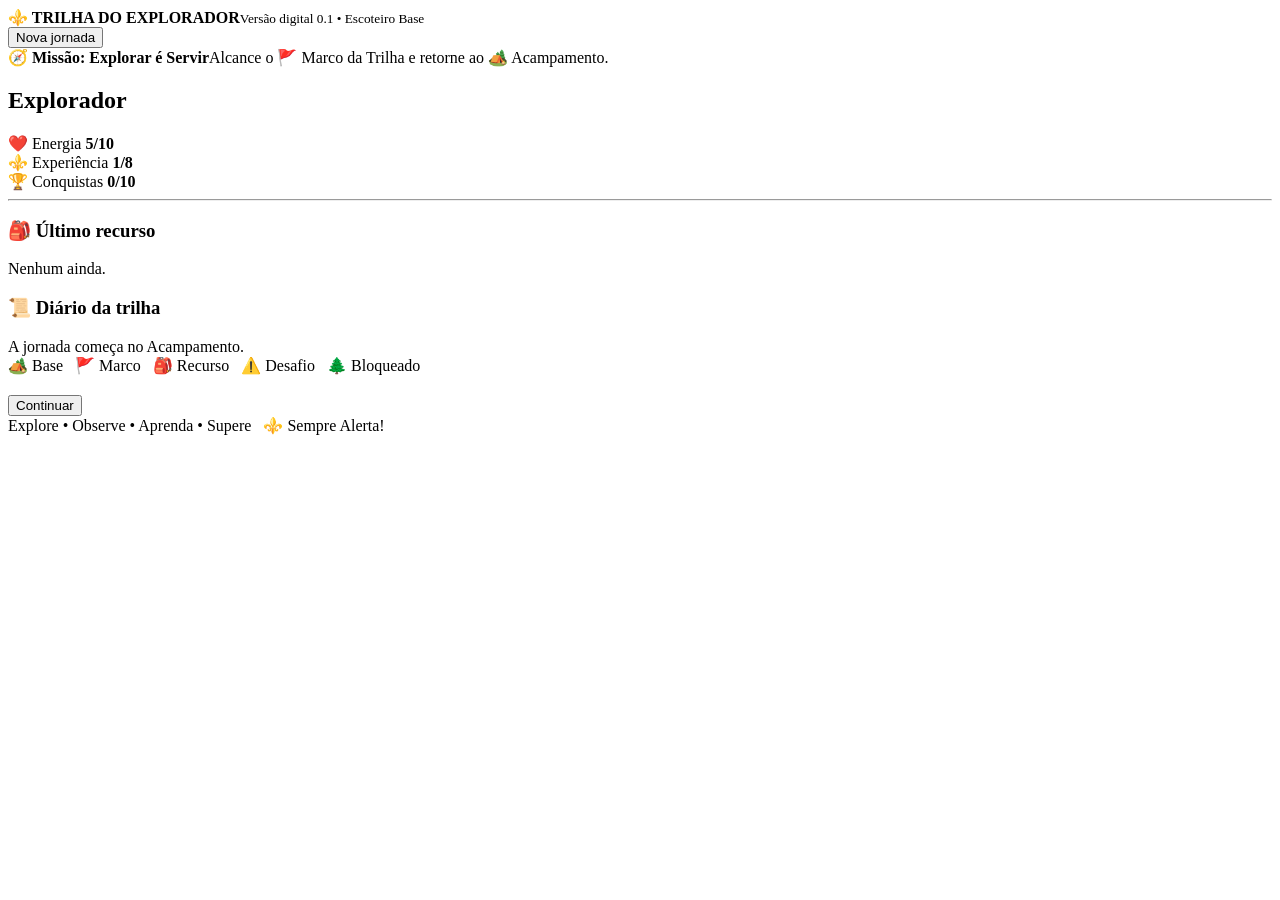
==== game/index.html @ 3d1f630a "Inicia versão digital jogável do Trilha do Explorador" ====
<!doctype html>
<html lang="pt-BR">
<head>
<meta charset="utf-8"><meta name="viewport" content="width=device-width,initial-scale=1">
<title>Trilha do Explorador | Jogo Digital</title>
<link rel="stylesheet" href="style.css">
</head>
<body>
<header><div><strong>⚜️ TRILHA DO EXPLORADOR</strong><small>Versão digital 0.1 • Escoteiro Base</small></div><button id="newGame">Nova jornada</button></header>
<main>
<section class="game">
<div class="mission"><b>🧭 Missão: Explorar é Servir</b><span>Alcance o 🚩 Marco da Trilha e retorne ao 🏕️ Acampamento.</span></div>
<div id="board" aria-label="Tabuleiro"></div>
</section>
<aside>
<h2>Explorador</h2>
<div class="stat">❤️ Energia <b id="energy">5/10</b></div>
<div class="stat">⚜️ Experiência <b id="xp">1/8</b></div>
<div class="stat">🏆 Conquistas <b id="cq">0/10</b></div>
<hr>
<h3>🎒 Último recurso</h3><p id="resource">Nenhum ainda.</p>
<h3>📜 Diário da trilha</h3><div id="log">A jornada começa no Acampamento.</div>
<div class="legend">🏕️ Base &nbsp; 🚩 Marco &nbsp; 🎒 Recurso &nbsp; ⚠️ Desafio &nbsp; 🌲 Bloqueado</div>
</aside>
</main>
<div id="modal" class="modal hidden"><div class="card"><h2 id="modalTitle"></h2><p id="modalText"></p><button id="modalClose">Continuar</button></div></div>
<footer>Explore • Observe • Aprenda • Supere &nbsp; ⚜️ Sempre Alerta!</footer>
<script src="game.js"></script>
</body></html>
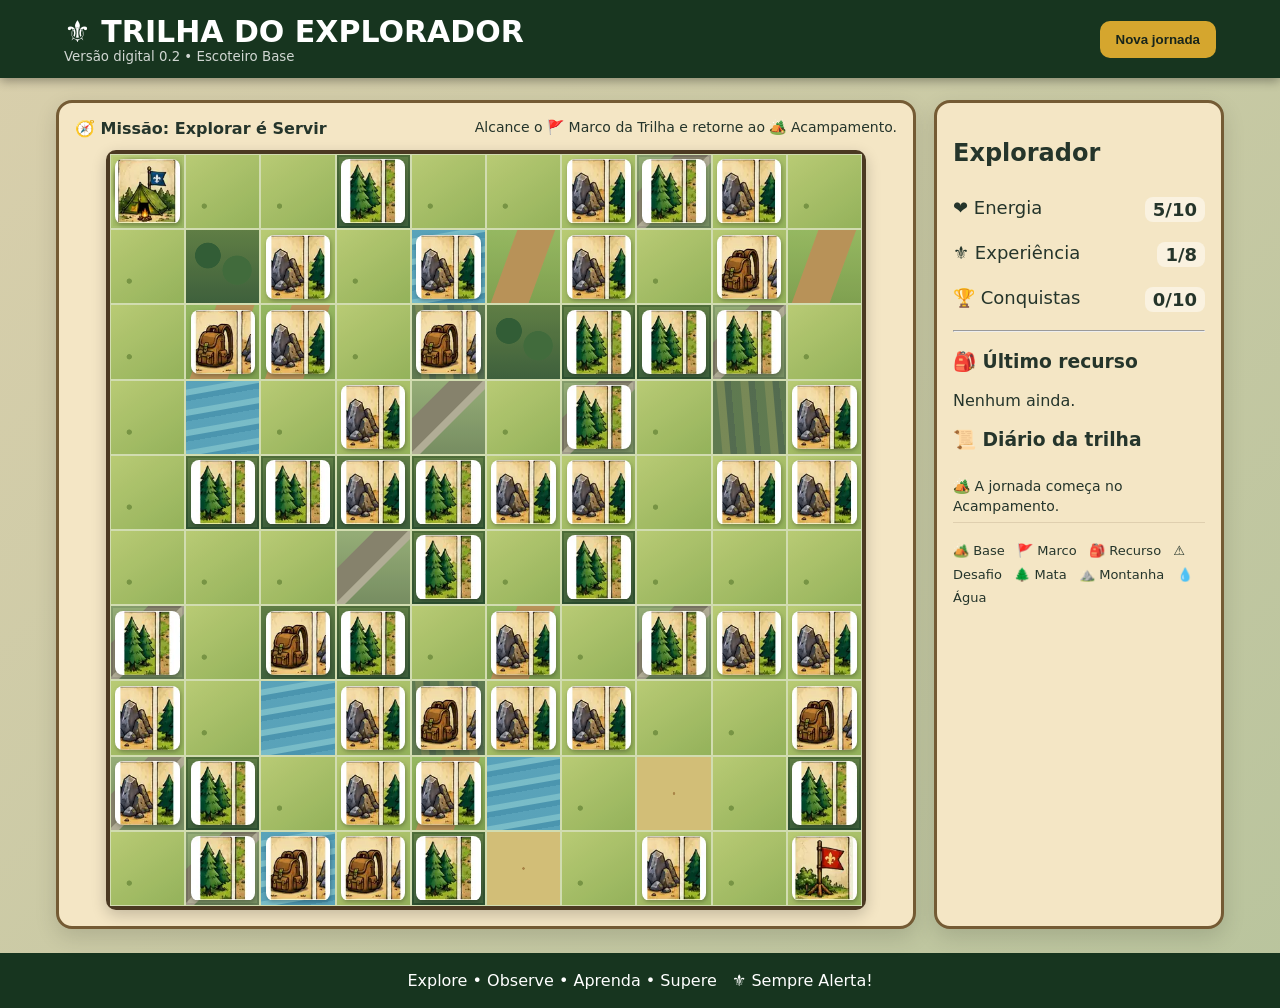
==== commit 6a9d0fcf: "Atualiza jogo digital para versão 0.2" ====
--- a/game/index.html
+++ b/game/index.html
@@ -3,10 +3,10 @@
 <head>
 <meta charset="utf-8"><meta name="viewport" content="width=device-width,initial-scale=1">
 <title>Trilha do Explorador | Jogo Digital</title>
-<link rel="stylesheet" href="style.css">
+<link rel="stylesheet" href="style.css?v=0.2">
 </head>
 <body>
-<header><div><strong>⚜️ TRILHA DO EXPLORADOR</strong><small>Versão digital 0.1 • Escoteiro Base</small></div><button id="newGame">Nova jornada</button></header>
+<header><div><strong>⚜️ TRILHA DO EXPLORADOR</strong><small>Versão digital 0.2 • Escoteiro Base</small></div><button id="newGame">Nova jornada</button></header>
 <main>
 <section class="game">
 <div class="mission"><b>🧭 Missão: Explorar é Servir</b><span>Alcance o 🚩 Marco da Trilha e retorne ao 🏕️ Acampamento.</span></div>
@@ -20,10 +20,10 @@
 <hr>
 <h3>🎒 Último recurso</h3><p id="resource">Nenhum ainda.</p>
 <h3>📜 Diário da trilha</h3><div id="log">A jornada começa no Acampamento.</div>
-<div class="legend">🏕️ Base &nbsp; 🚩 Marco &nbsp; 🎒 Recurso &nbsp; ⚠️ Desafio &nbsp; 🌲 Bloqueado</div>
+<div class="legend">🏕️ Base &nbsp; 🚩 Marco &nbsp; 🎒 Recurso &nbsp; ⚠️ Desafio &nbsp; 🌲 Mata &nbsp; ⛰️ Montanha &nbsp; 💧 Água</div>
 </aside>
 </main>
 <div id="modal" class="modal hidden"><div class="card"><h2 id="modalTitle"></h2><p id="modalText"></p><button id="modalClose">Continuar</button></div></div>
 <footer>Explore • Observe • Aprenda • Supere &nbsp; ⚜️ Sempre Alerta!</footer>
-<script src="game.js"></script>
+<script src="game.js?v=0.2"></script>
 </body></html>
--- a/game/style.css
+++ b/game/style.css
@@ -0,0 +1,16 @@
+:root{--paper:#f4e6c5;--ink:#25352b;--green:#355e3b;--dark:#17351f;--gold:#d5a62e}
+*{box-sizing:border-box}body{margin:0;font-family:system-ui,Segoe UI,sans-serif;color:var(--ink);background:#d9cfac;background-image:linear-gradient(135deg,#d9cfac,#b9c49d)}
+header{display:flex;justify-content:space-between;align-items:center;padding:14px 5%;background:var(--dark);color:#fff;box-shadow:0 3px 10px #0005}header strong{font-size:clamp(18px,3vw,30px)}header small{display:block;opacity:.8}button{border:0;border-radius:10px;padding:11px 16px;font-weight:800;background:var(--gold);color:#18251b;cursor:pointer}
+main{max-width:1200px;margin:22px auto;padding:0 16px;display:grid;grid-template-columns:minmax(0,1fr) 290px;gap:18px}.game,aside{background:var(--paper);border:3px solid #745b34;border-radius:16px;padding:16px;box-shadow:0 8px 22px #0002}
+.mission{display:flex;justify-content:space-between;gap:10px;margin-bottom:12px}.mission span{font-size:14px}
+#board{display:grid;grid-template-columns:repeat(10,1fr);aspect-ratio:1/1;max-width:760px;margin:auto;border:4px solid #4b3922;background:#c9d59c}
+.cell{position:relative;border:1px solid #ffffff55;display:grid;place-items:center;font-size:clamp(14px,2.6vw,28px);cursor:pointer;user-select:none;overflow:hidden;background:#b9ca88}.cell:before{content:"";position:absolute;inset:0;opacity:.88;background-size:cover}.terrain-field:before{background:radial-gradient(circle at 25% 70%,#6e8d3b 0 3%,transparent 4%),linear-gradient(145deg,#b9cb72,#8faf55)}.terrain-trail:before{background:linear-gradient(110deg,transparent 0 30%,#b88b52 31% 68%,transparent 69%),linear-gradient(#91b65c,#789b49)}.terrain-forest:before{background:radial-gradient(circle at 30% 35%,#204e2b 0 18%,transparent 19%),radial-gradient(circle at 70% 55%,#315f32 0 22%,transparent 23%),linear-gradient(#54743c,#2e5232)}.terrain-mountain:before{background:linear-gradient(135deg,transparent 25%,#807969 26% 48%,#b1aa98 49% 55%,transparent 56%),linear-gradient(#91aa75,#6e855d)}.terrain-water:before{background:repeating-linear-gradient(170deg,#4c9dc0 0 8px,#70bad0 9px 14px,#3c8eb4 15px 20px)}.terrain-marsh:before{background:repeating-linear-gradient(85deg,#536f49 0 9px,#6f8050 10px 17px,#465f48 18px 24px)}.terrain-sand:before{background:radial-gradient(circle,#a77c3f 0 2%,transparent 3%),#d6bd75}.cell.blocked{cursor:not-allowed;box-shadow:inset 0 0 0 2px #263d25}.cell>*{position:relative;z-index:2}.cell.visited{box-shadow:inset 0 0 0 2px #fff8}.game-icon{width:88%;height:88%;display:block;background-image:url("assets/icons.webp");background-size:800% 100%;background-repeat:no-repeat;border-radius:8px;filter:drop-shadow(1px 2px 2px #0004)}
+.icon-explorer{background-position:0% 0}.icon-camp{background-position:14.2857% 0}.icon-mark{background-position:28.5714% 0}.icon-resource{background-position:42.8571% 0}.icon-challenge{background-position:57.1428% 0}.icon-blocked{background-position:71.4285% 0}.icon-trail{background-position:85.7142% 0}.icon-water{background-position:100% 0}
+.cell.player:after{content:"";position:absolute;width:58%;height:58%;right:-4%;bottom:-4%;background-image:url("assets/icons.webp");background-size:800% 100%;background-position:0 0;background-repeat:no-repeat;border:3px solid #f4e6c5;border-radius:50%;box-shadow:0 2px 5px #0007;z-index:3}
+.stat{display:flex;justify-content:space-between;padding:10px 0;font-size:18px}.stat b{background:#fff7;padding:2px 8px;border-radius:8px}#log{max-height:250px;overflow:auto;font-size:14px;line-height:1.45}.entry{border-bottom:1px solid #8b765633;padding:6px 0}.legend{margin-top:16px;font-size:13px;line-height:1.8}
+.modal{position:fixed;inset:0;background:#0009;display:grid;place-items:center;padding:20px}.modal.hidden{display:none}.card{max-width:460px;background:var(--paper);border:4px solid #745b34;border-radius:18px;padding:24px;text-align:center;box-shadow:0 18px 60px #0008}.card h2{color:var(--green)}
+footer{text-align:center;padding:18px;color:#fff;background:var(--dark);margin-top:24px}
+@media(max-width:800px){main{grid-template-columns:1fr}.mission{flex-direction:column}aside{order:-1}#board{width:100%}}
+#board{border-radius:10px;box-shadow:inset 0 0 25px #2d442d88,0 5px 15px #0003}
+.cell:hover:not(.blocked){outline:3px solid #f4d35e;z-index:4;transform:scale(1.04)}
+.cell.visited:after{content:"";position:absolute;inset:6%;border:2px dashed #fff9;border-radius:35%;z-index:1}
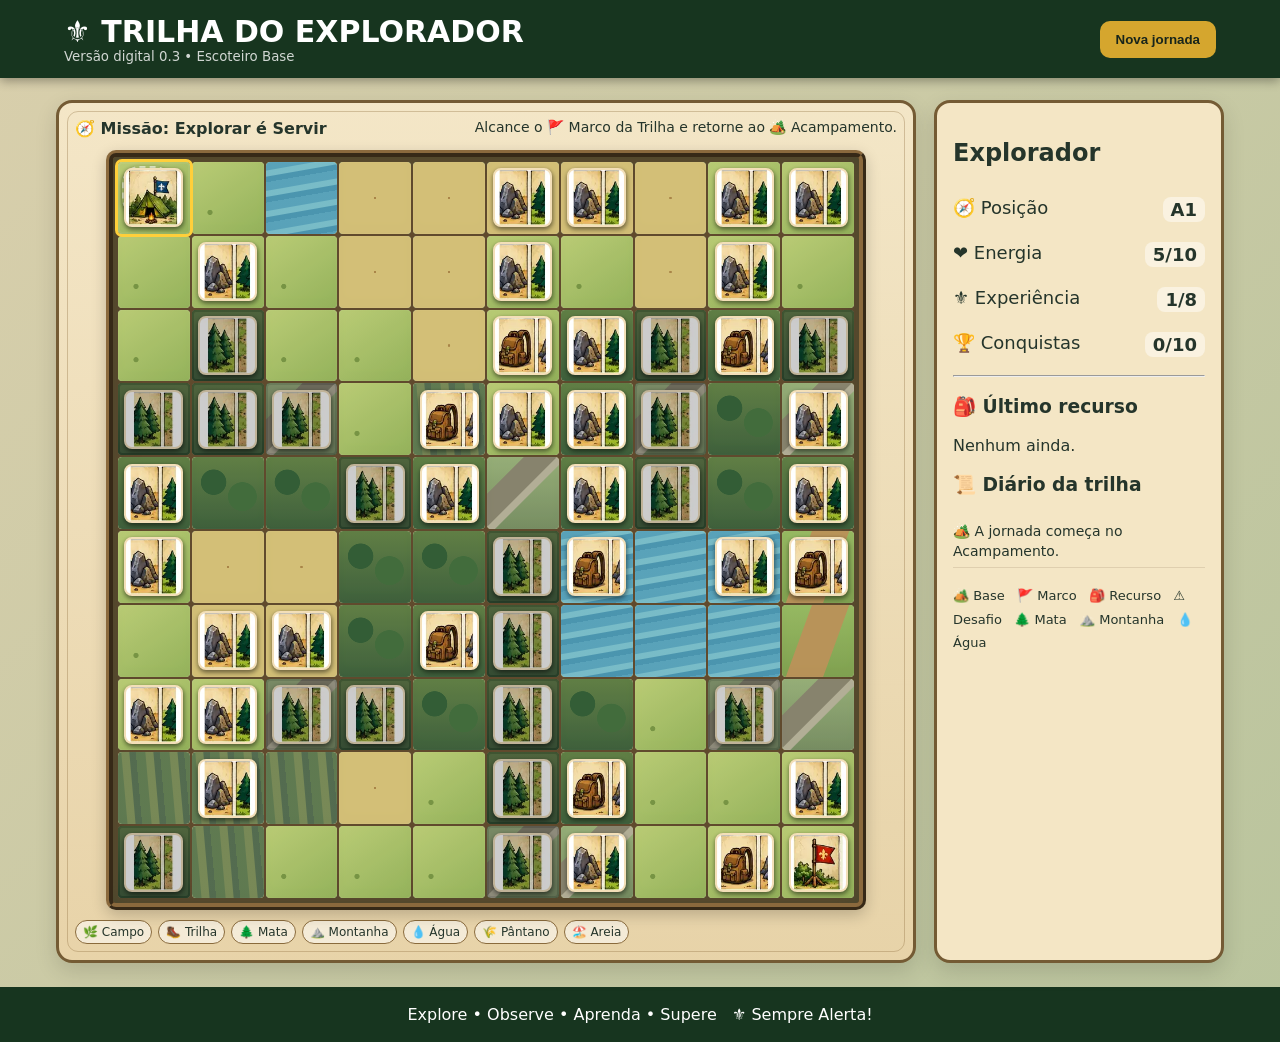
==== commit dc17e08a: "Atualiza interface para versão digital 0.3" ====
--- a/game/index.html
+++ b/game/index.html
@@ -3,17 +3,17 @@
 <head>
 <meta charset="utf-8"><meta name="viewport" content="width=device-width,initial-scale=1">
 <title>Trilha do Explorador | Jogo Digital</title>
-<link rel="stylesheet" href="style.css?v=0.2">
+<link rel="stylesheet" href="style.css?v=0.3">
 </head>
 <body>
-<header><div><strong>⚜️ TRILHA DO EXPLORADOR</strong><small>Versão digital 0.2 • Escoteiro Base</small></div><button id="newGame">Nova jornada</button></header>
+<header><div><strong>⚜️ TRILHA DO EXPLORADOR</strong><small>Versão digital 0.3 • Escoteiro Base</small></div><button id="newGame">Nova jornada</button></header>
 <main>
 <section class="game">
 <div class="mission"><b>🧭 Missão: Explorar é Servir</b><span>Alcance o 🚩 Marco da Trilha e retorne ao 🏕️ Acampamento.</span></div>
-<div id="board" aria-label="Tabuleiro"></div>
+<div id="board" aria-label="Tabuleiro"></div><div class="map-key"><span>🌿 Campo</span><span>🥾 Trilha</span><span>🌲 Mata</span><span>⛰️ Montanha</span><span>💧 Água</span><span>🌾 Pântano</span><span>🏖️ Areia</span></div>
 </section>
 <aside>
-<h2>Explorador</h2>
+<h2>Explorador</h2><div class="stat">🧭 Posição <b id="position">A1</b></div>
 <div class="stat">❤️ Energia <b id="energy">5/10</b></div>
 <div class="stat">⚜️ Experiência <b id="xp">1/8</b></div>
 <div class="stat">🏆 Conquistas <b id="cq">0/10</b></div>
@@ -25,5 +25,5 @@
 </main>
 <div id="modal" class="modal hidden"><div class="card"><h2 id="modalTitle"></h2><p id="modalText"></p><button id="modalClose">Continuar</button></div></div>
 <footer>Explore • Observe • Aprenda • Supere &nbsp; ⚜️ Sempre Alerta!</footer>
-<script src="game.js?v=0.2"></script>
+<script src="game.js?v=0.3"></script>
 </body></html>
--- a/game/style.css
+++ b/game/style.css
@@ -14,3 +14,17 @@
 #board{border-radius:10px;box-shadow:inset 0 0 25px #2d442d88,0 5px 15px #0003}
 .cell:hover:not(.blocked){outline:3px solid #f4d35e;z-index:4;transform:scale(1.04)}
 .cell.visited:after{content:"";position:absolute;inset:6%;border:2px dashed #fff9;border-radius:35%;z-index:1}
+
+.game{background:linear-gradient(#f6e8c9ee,#ead4a9ee),repeating-linear-gradient(0deg,#0000 0 22px,#745b3410 23px);position:relative}
+.game:before{content:"";position:absolute;inset:8px;border:1px solid #8b6a3b55;border-radius:11px;pointer-events:none}
+#board{position:relative;padding:5px;gap:2px;background:#604a2d;border:7px ridge #8a693d}
+.cell{border:0;border-radius:4px;box-shadow:inset 0 0 0 1px #fff3,inset 0 -5px 10px #0001;transition:transform .12s,filter .12s}
+.cell:before{border-radius:4px}
+.cell:hover:not(.blocked){outline:3px solid #ffd65a;filter:brightness(1.08)}
+.cell.blocked{filter:saturate(.85) brightness(.8)}
+.cell.blocked:hover{transform:none}
+.game-icon{width:82%;height:82%;border:2px solid #f3dfb8;box-shadow:0 2px 5px #0005;background-color:#ead9ad}
+.cell.player{outline:3px solid #ffcf3a;z-index:5}
+.cell.player:after{width:64%;height:64%;right:-9%;bottom:-9%;border-width:2px}
+.map-key{display:flex;flex-wrap:wrap;gap:6px;margin-top:10px;font-size:12px}
+.map-key span{padding:4px 7px;border:1px solid #8a6b3c;border-radius:12px;background:#fff8}
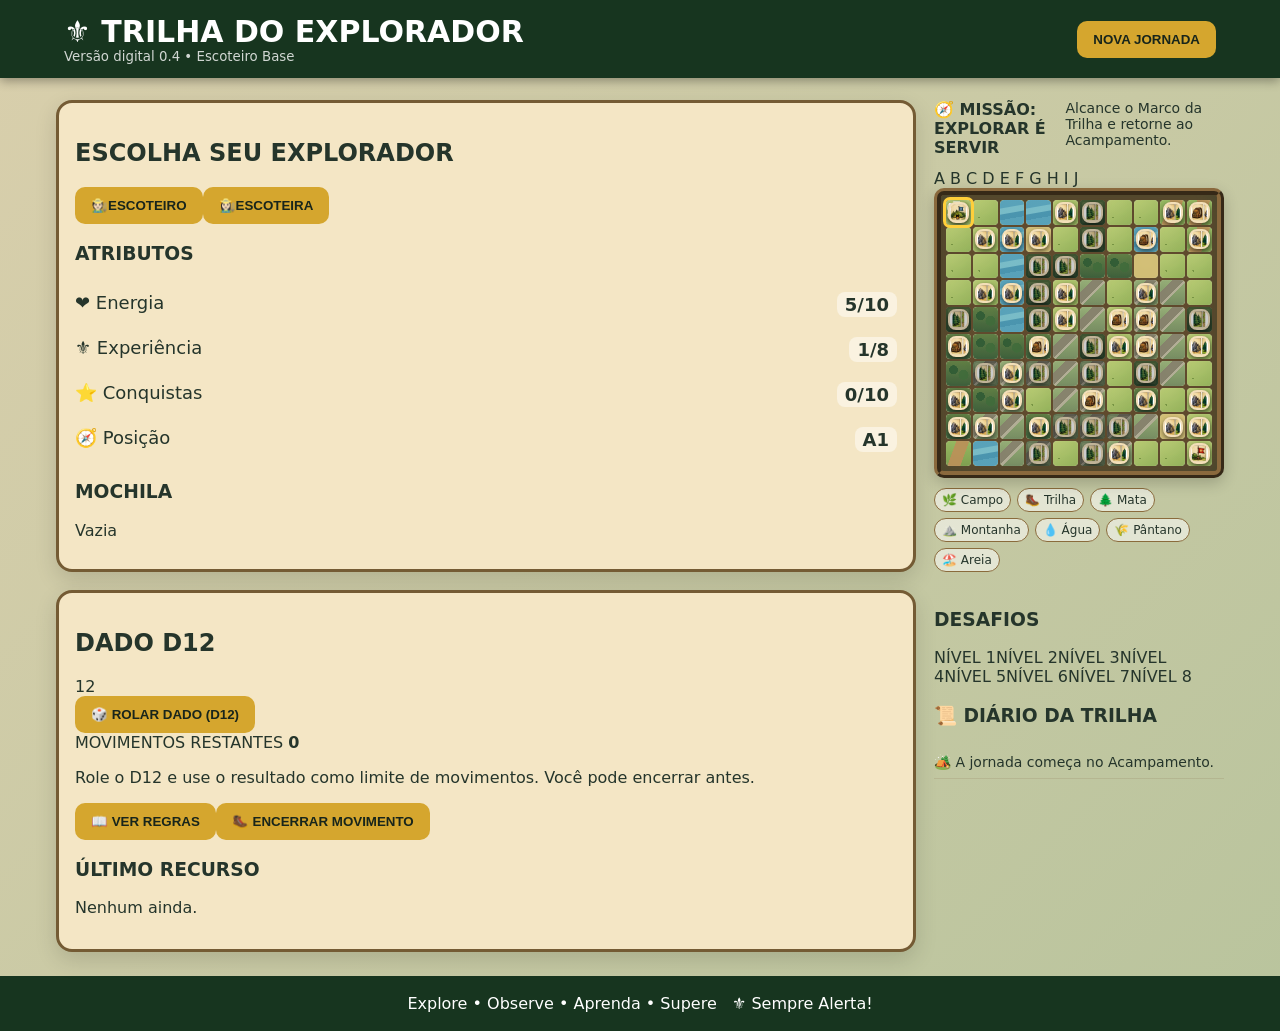
==== commit ae6dbe8f: "Redesenha interface do jogo digital 0.4" ====
--- a/game/index.html
+++ b/game/index.html
@@ -1,29 +1,14 @@
-<!doctype html>
-<html lang="pt-BR">
-<head>
-<meta charset="utf-8"><meta name="viewport" content="width=device-width,initial-scale=1">
-<title>Trilha do Explorador | Jogo Digital</title>
-<link rel="stylesheet" href="style.css?v=0.3">
-</head>
-<body>
-<header><div><strong>⚜️ TRILHA DO EXPLORADOR</strong><small>Versão digital 0.3 • Escoteiro Base</small></div><button id="newGame">Nova jornada</button></header>
-<main>
-<section class="game">
-<div class="mission"><b>🧭 Missão: Explorar é Servir</b><span>Alcance o 🚩 Marco da Trilha e retorne ao 🏕️ Acampamento.</span></div>
-<div id="board" aria-label="Tabuleiro"></div><div class="map-key"><span>🌿 Campo</span><span>🥾 Trilha</span><span>🌲 Mata</span><span>⛰️ Montanha</span><span>💧 Água</span><span>🌾 Pântano</span><span>🏖️ Areia</span></div>
-</section>
-<aside>
-<h2>Explorador</h2><div class="stat">🧭 Posição <b id="position">A1</b></div>
-<div class="stat">❤️ Energia <b id="energy">5/10</b></div>
-<div class="stat">⚜️ Experiência <b id="xp">1/8</b></div>
-<div class="stat">🏆 Conquistas <b id="cq">0/10</b></div>
-<hr>
-<h3>🎒 Último recurso</h3><p id="resource">Nenhum ainda.</p>
-<h3>📜 Diário da trilha</h3><div id="log">A jornada começa no Acampamento.</div>
-<div class="legend">🏕️ Base &nbsp; 🚩 Marco &nbsp; 🎒 Recurso &nbsp; ⚠️ Desafio &nbsp; 🌲 Mata &nbsp; ⛰️ Montanha &nbsp; 💧 Água</div>
+<!doctype html><html lang="pt-BR"><head><meta charset="utf-8"><meta name="viewport" content="width=device-width,initial-scale=1"><title>Trilha do Explorador | Jogo Digital</title><link rel="stylesheet" href="style.css?v=0.4"></head><body>
+<header><div><strong>⚜️ TRILHA DO EXPLORADOR</strong><small>Versão digital 0.4 • Escoteiro Base</small></div><button id="newGame">NOVA JORNADA</button></header>
+<main class="dashboard">
+<aside class="left-panel panel">
+<h2>ESCOLHA SEU EXPLORADOR</h2><div class="characters"><button class="character active" data-char="boy"><span>🧑🏻‍🌾</span><b>ESCOTEIRO</b></button><button class="character" data-char="girl"><span>👩🏻‍🌾</span><b>ESCOTEIRA</b></button></div>
+<h3>ATRIBUTOS</h3><div class="stat">❤️ Energia <b id="energy">5/10</b></div><div class="meter"><i id="energyBar"></i></div><div class="stat">⚜️ Experiência <b id="xp">1/8</b></div><div class="meter"><i id="xpBar"></i></div><div class="stat">⭐ Conquistas <b id="cq">0/10</b></div><div class="meter"><i id="cqBar"></i></div><div class="stat">🧭 Posição <b id="position">A1</b></div>
+<h3>MOCHILA</h3><div id="inventory" class="inventory"><span>Vazia</span></div>
 </aside>
+<section class="center-panel panel"><div class="mission"><b>🧭 MISSÃO: EXPLORAR É SERVIR</b><span>Alcance o Marco da Trilha e retorne ao Acampamento.</span></div><div class="coords top">A B C D E F G H I J</div><div id="board" aria-label="Tabuleiro"></div><div class="map-key"><span>🌿 Campo</span><span>🥾 Trilha</span><span>🌲 Mata</span><span>⛰️ Montanha</span><span>💧 Água</span><span>🌾 Pântano</span><span>🏖️ Areia</span></div></section>
+<aside class="right-panel panel"><h2>DADO D12</h2><div id="die" class="d12">12</div><button id="rollDie" class="primary">🎲 ROLAR DADO (D12)</button><div class="moves">MOVIMENTOS RESTANTES <b id="moves">0</b></div><p class="hint">Role o D12 e use o resultado como limite de movimentos. Você pode encerrar antes.</p><button id="rulesBtn">📖 VER REGRAS</button><button id="endMove">🥾 ENCERRAR MOVIMENTO</button><h3>ÚLTIMO RECURSO</h3><p id="resource">Nenhum ainda.</p></aside>
+<section class="bottom panel"><div><h3>DESAFIOS</h3><div class="levels"><span>NÍVEL 1</span><span>NÍVEL 2</span><span>NÍVEL 3</span><span>NÍVEL 4</span><span>NÍVEL 5</span><span>NÍVEL 6</span><span>NÍVEL 7</span><span>NÍVEL 8</span></div></div><div><h3>📜 DIÁRIO DA TRILHA</h3><div id="log"></div></div></section>
 </main>
-<div id="modal" class="modal hidden"><div class="card"><h2 id="modalTitle"></h2><p id="modalText"></p><button id="modalClose">Continuar</button></div></div>
-<footer>Explore • Observe • Aprenda • Supere &nbsp; ⚜️ Sempre Alerta!</footer>
-<script src="game.js?v=0.3"></script>
-</body></html>+<div id="modal" class="modal hidden"><div class="card"><h2 id="modalTitle"></h2><div id="modalText"></div><button id="modalClose">Continuar</button></div></div>
+<footer>Explore • Observe • Aprenda • Supere &nbsp; ⚜️ Sempre Alerta!</footer><script src="game.js?v=0.4"></script></body></html>
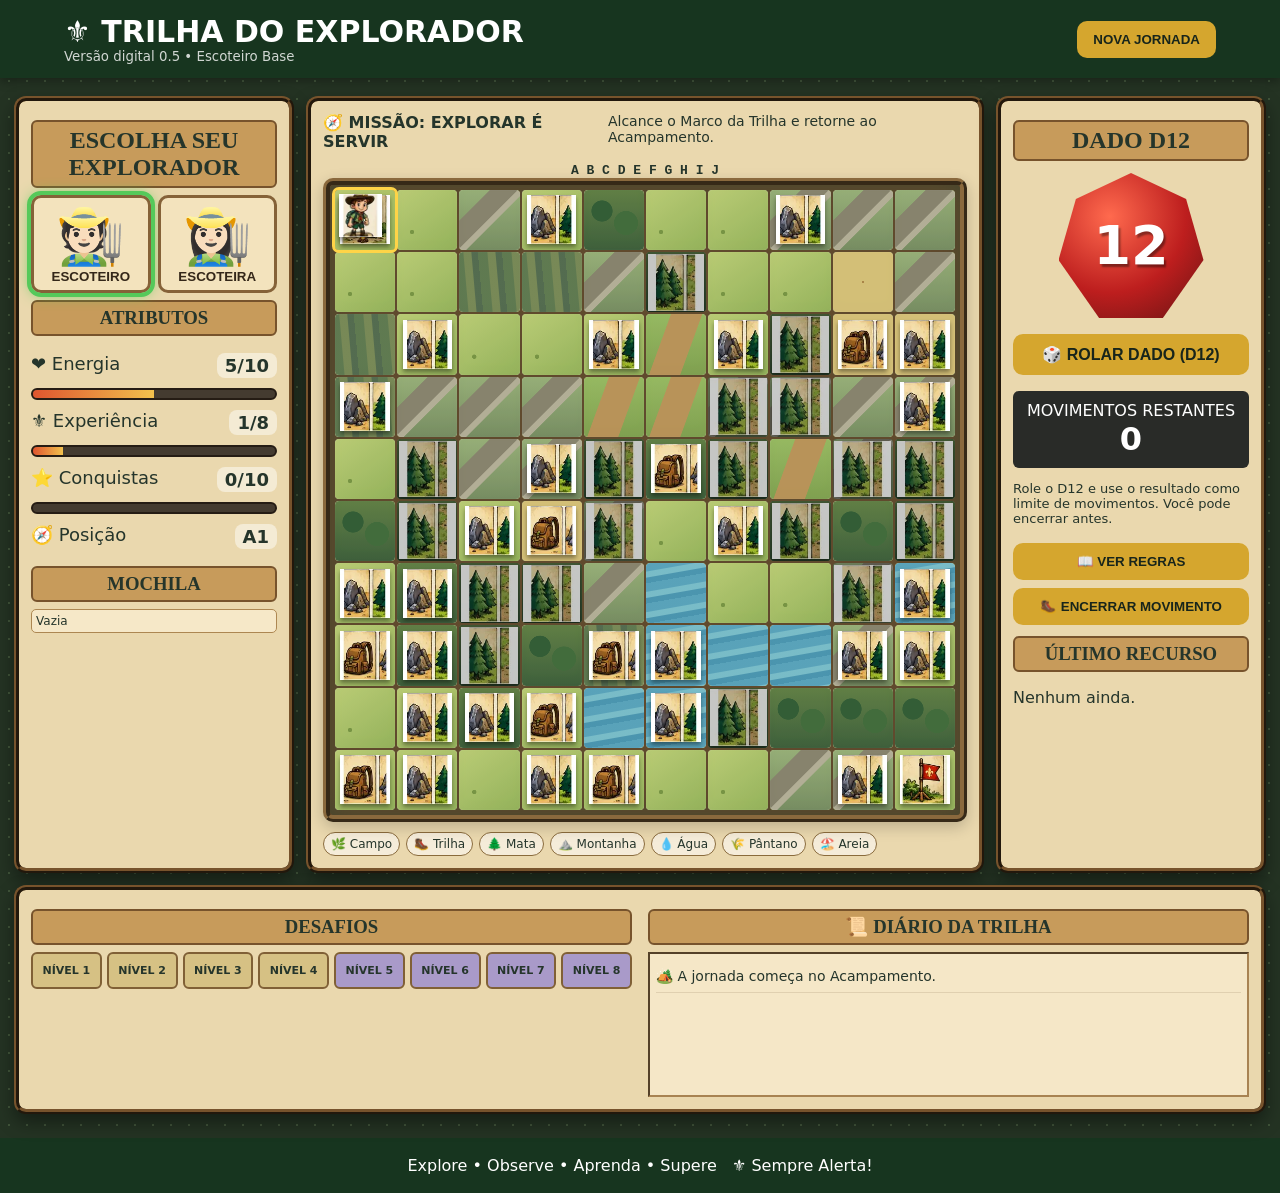
==== commit c3cab0a4: "Atualiza jogo digital para versão 0.5" ====
--- a/game/index.html
+++ b/game/index.html
@@ -1,5 +1,5 @@
-<!doctype html><html lang="pt-BR"><head><meta charset="utf-8"><meta name="viewport" content="width=device-width,initial-scale=1"><title>Trilha do Explorador | Jogo Digital</title><link rel="stylesheet" href="style.css?v=0.4"></head><body>
-<header><div><strong>⚜️ TRILHA DO EXPLORADOR</strong><small>Versão digital 0.4 • Escoteiro Base</small></div><button id="newGame">NOVA JORNADA</button></header>
+<!doctype html><html lang="pt-BR"><head><meta charset="utf-8"><meta name="viewport" content="width=device-width,initial-scale=1"><title>Trilha do Explorador | Jogo Digital</title><link rel="stylesheet" href="style.css?v=0.5"></head><body>
+<header><div><strong>⚜️ TRILHA DO EXPLORADOR</strong><small>Versão digital 0.5 • Escoteiro Base</small></div><button id="newGame">NOVA JORNADA</button></header>
 <main class="dashboard">
 <aside class="left-panel panel">
 <h2>ESCOLHA SEU EXPLORADOR</h2><div class="characters"><button class="character active" data-char="boy"><span>🧑🏻‍🌾</span><b>ESCOTEIRO</b></button><button class="character" data-char="girl"><span>👩🏻‍🌾</span><b>ESCOTEIRA</b></button></div>
@@ -11,4 +11,4 @@
 <section class="bottom panel"><div><h3>DESAFIOS</h3><div class="levels"><span>NÍVEL 1</span><span>NÍVEL 2</span><span>NÍVEL 3</span><span>NÍVEL 4</span><span>NÍVEL 5</span><span>NÍVEL 6</span><span>NÍVEL 7</span><span>NÍVEL 8</span></div></div><div><h3>📜 DIÁRIO DA TRILHA</h3><div id="log"></div></div></section>
 </main>
 <div id="modal" class="modal hidden"><div class="card"><h2 id="modalTitle"></h2><div id="modalText"></div><button id="modalClose">Continuar</button></div></div>
-<footer>Explore • Observe • Aprenda • Supere &nbsp; ⚜️ Sempre Alerta!</footer><script src="game.js?v=0.4"></script></body></html>+<footer>Explore • Observe • Aprenda • Supere &nbsp; ⚜️ Sempre Alerta!</footer><script src="game.js?v=0.5"></script></body></html>
--- a/game/style.css
+++ b/game/style.css
@@ -28,3 +28,30 @@
 .cell.player:after{width:64%;height:64%;right:-9%;bottom:-9%;border-width:2px}
 .map-key{display:flex;flex-wrap:wrap;gap:6px;margin-top:10px;font-size:12px}
 .map-key span{padding:4px 7px;border:1px solid #8a6b3c;border-radius:12px;background:#fff8}
+
+body{background:#243323;background-image:radial-gradient(#40543a 1px,transparent 1px);background-size:18px 18px}
+.dashboard{max-width:1500px;margin:18px auto;padding:0 14px;display:grid;grid-template-columns:280px minmax(520px,1fr) 270px;grid-template-areas:"left center right" "bottom bottom bottom";gap:12px}
+.panel{background:#ead8ae;border:5px ridge #77532c;border-radius:12px;box-shadow:0 8px 18px #0006;padding:12px}
+.left-panel{grid-area:left}.center-panel{grid-area:center}.right-panel{grid-area:right}.bottom{grid-area:bottom;display:grid;grid-template-columns:1fr 1fr;gap:16px}
+.panel h2,.panel h3{text-align:center;margin:7px 0;padding:5px;background:#c79b5b;border:2px solid #77532c;border-radius:6px;font-family:Georgia,serif}
+.characters{display:grid;grid-template-columns:1fr 1fr;gap:7px}.character{background:#f3e3bd;border:3px solid #856238;padding:6px;color:#342719}.character span{display:block;font-size:55px}.character.active{outline:4px solid #55c95a;box-shadow:0 0 15px #55c95a}
+.meter{height:12px;background:#443b30;border:2px solid #251c14;border-radius:8px;overflow:hidden}.meter i{display:block;height:100%;background:linear-gradient(90deg,#df552f,#f2c14d)}
+.inventory{display:grid;gap:4px;max-height:150px;overflow:auto}.inventory span{background:#f6e8c8;border:1px solid #ad8752;padding:4px;border-radius:5px;font-size:12px}
+.d12{width:145px;height:145px;margin:12px auto;display:grid;place-items:center;background:radial-gradient(circle at 35% 30%,#ff6a4e,#bd1e1e 55%,#681313);clip-path:polygon(50% 0,88% 18%,100% 60%,72% 100%,28% 100%,0 60%,12% 18%);color:white;font-size:54px;font-weight:900;text-shadow:2px 3px 2px #0006;transition:.2s}.d12.rolling{transform:rotate(18deg) scale(.92);filter:brightness(1.25)}
+.primary{width:100%;font-size:16px}.moves{text-align:center;background:#292b28;color:#fff;margin:12px 0;padding:10px;border-radius:6px}.moves b{display:block;font-size:32px}.hint{font-size:13px}.right-panel button{width:100%;margin:4px 0}.levels{display:grid;grid-template-columns:repeat(8,1fr);gap:5px}.levels span{padding:10px 3px;text-align:center;background:#d6c184;border:2px solid #806036;border-radius:6px;font-size:11px;font-weight:bold}.levels span:nth-child(n+5){background:#a99ac9}.bottom #log{height:145px;background:#f5e7c7;border:2px inset #a88352;padding:6px}
+.coords{word-spacing:calc((100% - 230px)/9);padding:0 8%;font-weight:900;text-align:center;font-family:monospace}
+@media(max-width:1050px){.dashboard{grid-template-columns:1fr 1fr;grid-template-areas:"center center" "left right" "bottom bottom"}}@media(max-width:700px){.dashboard{display:flex;flex-direction:column}.center-panel{order:-2}.right-panel{order:-1}.bottom{grid-template-columns:1fr}.character span{font-size:40px}}
+
+/* v0.5: peças integradas ao mapa + correção de sobreposição do modal */
+.modal{z-index:10000;isolation:isolate;backdrop-filter:blur(2px)}
+.modal .card{position:relative;z-index:10001;overflow:hidden}
+body.modal-open #board .cell{pointer-events:none}
+body.modal-open #board .game-icon,body.modal-open #board .cell:after{visibility:hidden}
+.game-icon{border:0!important;box-shadow:none!important;background-color:transparent!important;border-radius:0!important;filter:drop-shadow(0 3px 2px #0006)}
+.cell.blocked .game-icon{width:94%;height:94%;opacity:.95}
+.cell.player:after{border:0!important;border-radius:0!important;box-shadow:none!important;filter:drop-shadow(0 4px 3px #0008);width:72%;height:72%;right:14%;bottom:12%;background-color:transparent}
+.cell.player-girl:after{background-position:0 0;transform:scaleX(-1)}
+.cell.player{outline:3px solid #ffd447;box-shadow:inset 0 0 16px #ffd44788}
+.cell.visited:after{z-index:1}
+.cell.player:after{z-index:6}
+.modal:not(.hidden)~*{ }
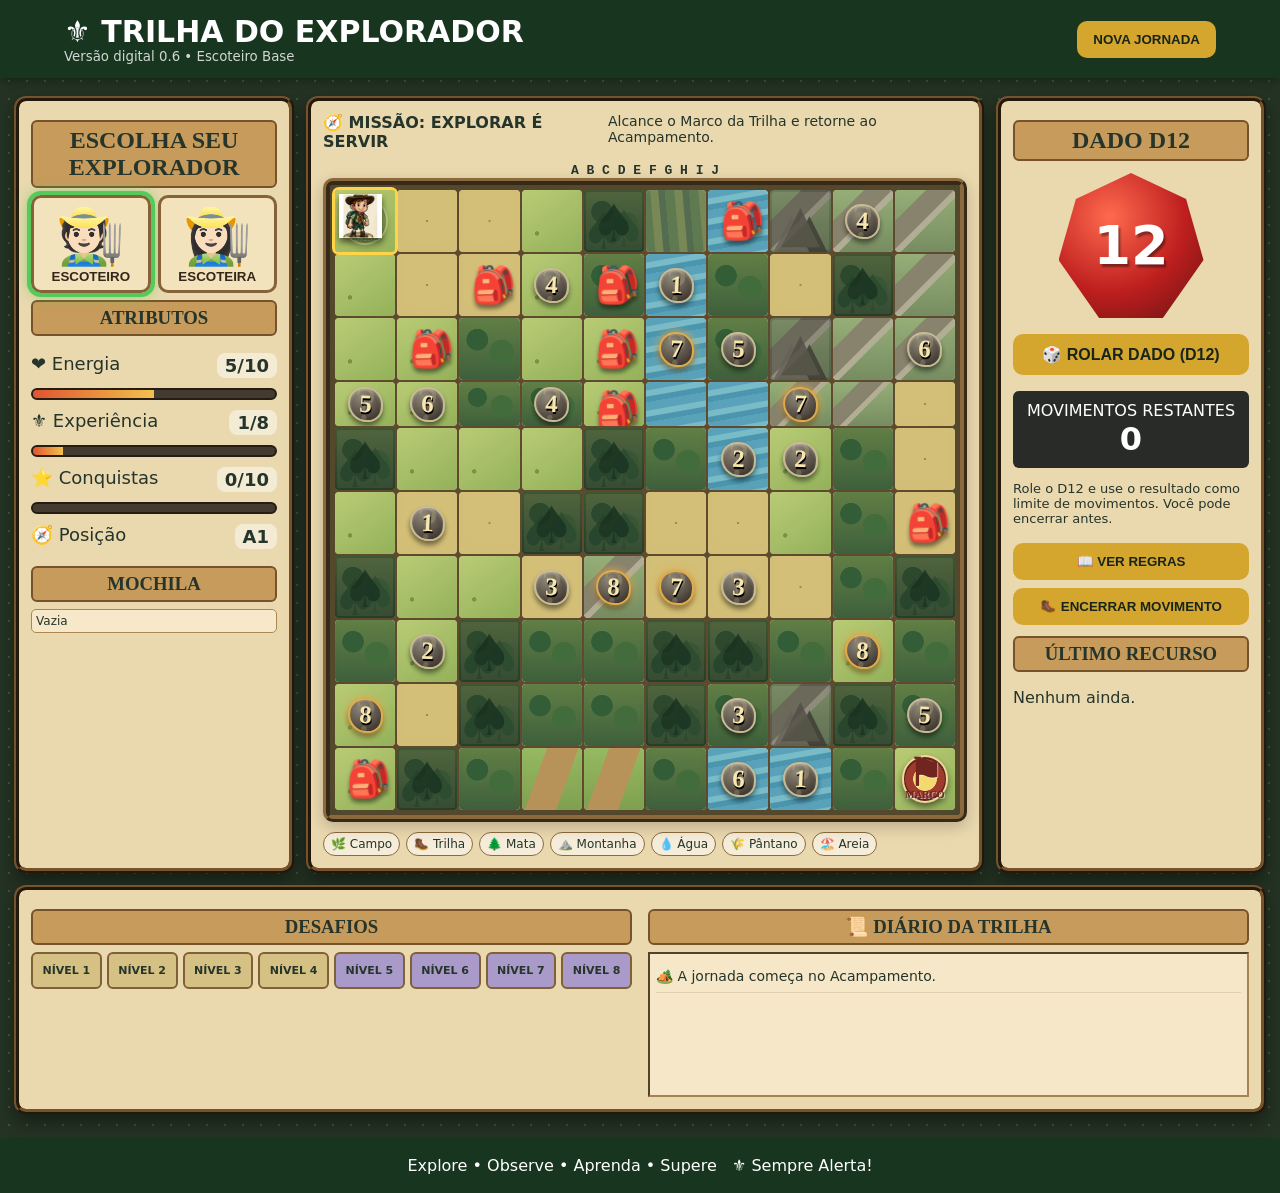
==== commit 66a1fde1: "Atualiza jogo digital para versão 0.6" ====
--- a/game/index.html
+++ b/game/index.html
@@ -1,5 +1,5 @@
-<!doctype html><html lang="pt-BR"><head><meta charset="utf-8"><meta name="viewport" content="width=device-width,initial-scale=1"><title>Trilha do Explorador | Jogo Digital</title><link rel="stylesheet" href="style.css?v=0.5"></head><body>
-<header><div><strong>⚜️ TRILHA DO EXPLORADOR</strong><small>Versão digital 0.5 • Escoteiro Base</small></div><button id="newGame">NOVA JORNADA</button></header>
+<!doctype html><html lang="pt-BR"><head><meta charset="utf-8"><meta name="viewport" content="width=device-width,initial-scale=1"><title>Trilha do Explorador | Jogo Digital</title><link rel="stylesheet" href="style.css?v=0.6"></head><body>
+<header><div><strong>⚜️ TRILHA DO EXPLORADOR</strong><small>Versão digital 0.6 • Escoteiro Base</small></div><button id="newGame">NOVA JORNADA</button></header>
 <main class="dashboard">
 <aside class="left-panel panel">
 <h2>ESCOLHA SEU EXPLORADOR</h2><div class="characters"><button class="character active" data-char="boy"><span>🧑🏻‍🌾</span><b>ESCOTEIRO</b></button><button class="character" data-char="girl"><span>👩🏻‍🌾</span><b>ESCOTEIRA</b></button></div>
@@ -11,4 +11,4 @@
 <section class="bottom panel"><div><h3>DESAFIOS</h3><div class="levels"><span>NÍVEL 1</span><span>NÍVEL 2</span><span>NÍVEL 3</span><span>NÍVEL 4</span><span>NÍVEL 5</span><span>NÍVEL 6</span><span>NÍVEL 7</span><span>NÍVEL 8</span></div></div><div><h3>📜 DIÁRIO DA TRILHA</h3><div id="log"></div></div></section>
 </main>
 <div id="modal" class="modal hidden"><div class="card"><h2 id="modalTitle"></h2><div id="modalText"></div><button id="modalClose">Continuar</button></div></div>
-<footer>Explore • Observe • Aprenda • Supere &nbsp; ⚜️ Sempre Alerta!</footer><script src="game.js?v=0.5"></script></body></html>+<footer>Explore • Observe • Aprenda • Supere &nbsp; ⚜️ Sempre Alerta!</footer><script src="game.js?v=0.6"></script></body></html>
--- a/game/style.css
+++ b/game/style.css
@@ -55,3 +55,15 @@
 .cell.visited:after{z-index:1}
 .cell.player:after{z-index:6}
 .modal:not(.hidden)~*{ }
+
+/* v0.6: marcadores próprios, sem aparência de cartas recortadas */
+.map-token,.special-token,.terrain-symbol{position:relative;z-index:4;display:grid;place-items:center;pointer-events:none}
+.resource-token{width:62%;height:68%;font-size:clamp(18px,3.1vw,36px);filter:drop-shadow(0 4px 2px #0007);transform:rotate(-3deg)}
+.challenge-token{width:58%;aspect-ratio:1;border-radius:48% 52% 44% 56%;background:radial-gradient(circle at 35% 25%,#8f8777,#554d43 62%,#29251f);border:2px solid #c8b995;box-shadow:0 4px 5px #0007,inset 0 2px 3px #fff4;color:#f7e6ad;font-family:Georgia,serif;font-size:clamp(14px,2vw,25px);transform:rotate(2deg)}
+.challenge-token:before{content:"?";position:absolute;font-size:190%;opacity:.18}.challenge-token b{z-index:2;text-shadow:1px 2px #000}
+.challenge-token.level-7,.challenge-token.level-8{border-color:#e2a948;box-shadow:0 0 8px #e2a948,0 4px 5px #0007}
+.special-token{width:76%;height:76%;border-radius:50%;filter:drop-shadow(0 4px 3px #0007);font-family:Georgia,serif;font-weight:900;text-shadow:1px 1px #fff8}.special-token i{font-style:normal;font-size:clamp(20px,3vw,38px);line-height:.8}.special-token b{font-size:clamp(7px,.8vw,11px)}
+.camp-token{background:radial-gradient(circle,#f2d27c 0 38%,#56713c 40% 64%,#2e4729 66%);color:#1f3c26;border:2px solid #ead9a5}.mark-token{background:radial-gradient(circle,#f4d96f 0 38%,#9e3b2d 40% 64%,#5d241e 66%);color:#70251f;border:2px solid #f0d797}
+.terrain-symbol{width:90%;height:90%;font-size:clamp(24px,4vw,52px);opacity:.8}.forest-symbol{color:#173e25;text-shadow:-10px 8px #275633,10px 6px #315f38}.mountain-symbol{color:#665f52;text-shadow:-9px 8px #80796b,9px 8px #4c4942}
+.cell.player .special-token,.cell.player .map-token{opacity:.35}
+body.modal-open #board .map-token,body.modal-open #board .special-token,body.modal-open #board .terrain-symbol,body.modal-open #board .cell:after{visibility:hidden}
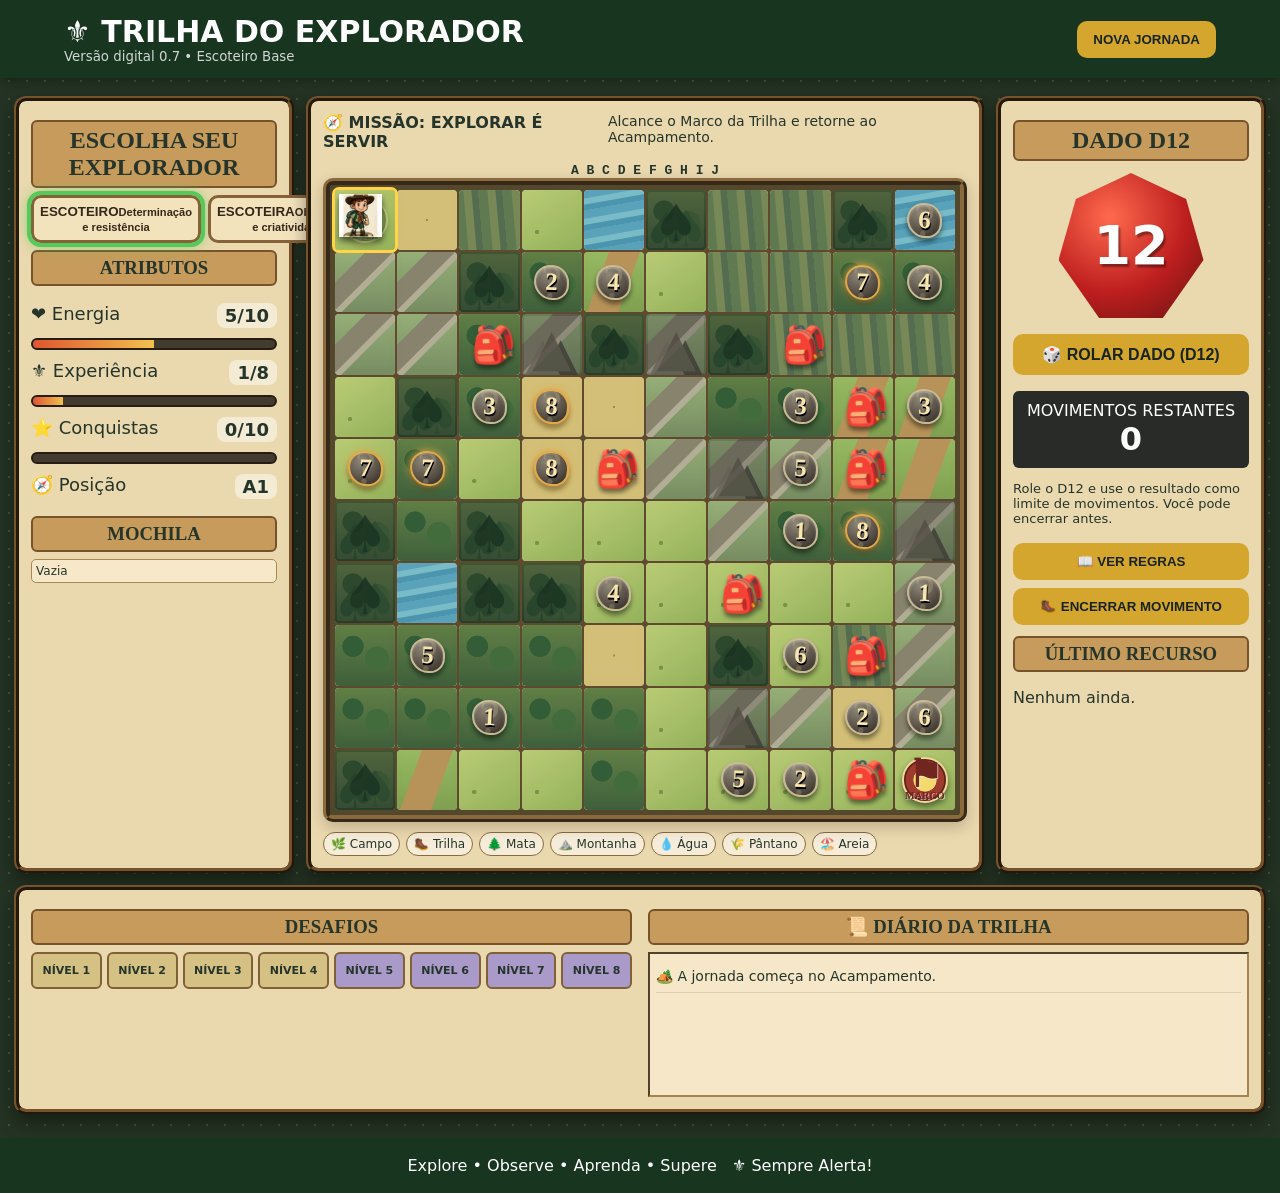
==== commit 97c9f374: "Atualiza seleção visual de personagens na versão 0.7" ====
--- a/game/index.html
+++ b/game/index.html
@@ -1,8 +1,8 @@
-<!doctype html><html lang="pt-BR"><head><meta charset="utf-8"><meta name="viewport" content="width=device-width,initial-scale=1"><title>Trilha do Explorador | Jogo Digital</title><link rel="stylesheet" href="style.css?v=0.6"></head><body>
-<header><div><strong>⚜️ TRILHA DO EXPLORADOR</strong><small>Versão digital 0.6 • Escoteiro Base</small></div><button id="newGame">NOVA JORNADA</button></header>
+<!doctype html><html lang="pt-BR"><head><meta charset="utf-8"><meta name="viewport" content="width=device-width,initial-scale=1"><title>Trilha do Explorador | Jogo Digital</title><link rel="stylesheet" href="style.css?v=0.7"></head><body>
+<header><div><strong>⚜️ TRILHA DO EXPLORADOR</strong><small>Versão digital 0.7 • Escoteiro Base</small></div><button id="newGame">NOVA JORNADA</button></header>
 <main class="dashboard">
 <aside class="left-panel panel">
-<h2>ESCOLHA SEU EXPLORADOR</h2><div class="characters"><button class="character active" data-char="boy"><span>🧑🏻‍🌾</span><b>ESCOTEIRO</b></button><button class="character" data-char="girl"><span>👩🏻‍🌾</span><b>ESCOTEIRA</b></button></div>
+<h2>ESCOLHA SEU EXPLORADOR</h2><div class="characters"><button class="character active" data-char="boy"><span class="portrait boy"></span><b>ESCOTEIRO</b><small>Determinação e resistência</small></button><button class="character" data-char="girl"><span class="portrait girl"></span><b>ESCOTEIRA</b><small>Observação e criatividade</small></button></div>
 <h3>ATRIBUTOS</h3><div class="stat">❤️ Energia <b id="energy">5/10</b></div><div class="meter"><i id="energyBar"></i></div><div class="stat">⚜️ Experiência <b id="xp">1/8</b></div><div class="meter"><i id="xpBar"></i></div><div class="stat">⭐ Conquistas <b id="cq">0/10</b></div><div class="meter"><i id="cqBar"></i></div><div class="stat">🧭 Posição <b id="position">A1</b></div>
 <h3>MOCHILA</h3><div id="inventory" class="inventory"><span>Vazia</span></div>
 </aside>
@@ -11,4 +11,4 @@
 <section class="bottom panel"><div><h3>DESAFIOS</h3><div class="levels"><span>NÍVEL 1</span><span>NÍVEL 2</span><span>NÍVEL 3</span><span>NÍVEL 4</span><span>NÍVEL 5</span><span>NÍVEL 6</span><span>NÍVEL 7</span><span>NÍVEL 8</span></div></div><div><h3>📜 DIÁRIO DA TRILHA</h3><div id="log"></div></div></section>
 </main>
 <div id="modal" class="modal hidden"><div class="card"><h2 id="modalTitle"></h2><div id="modalText"></div><button id="modalClose">Continuar</button></div></div>
-<footer>Explore • Observe • Aprenda • Supere &nbsp; ⚜️ Sempre Alerta!</footer><script src="game.js?v=0.6"></script></body></html>+<footer>Explore • Observe • Aprenda • Supere &nbsp; ⚜️ Sempre Alerta!</footer><script src="game.js?v=0.7"></script></body></html>
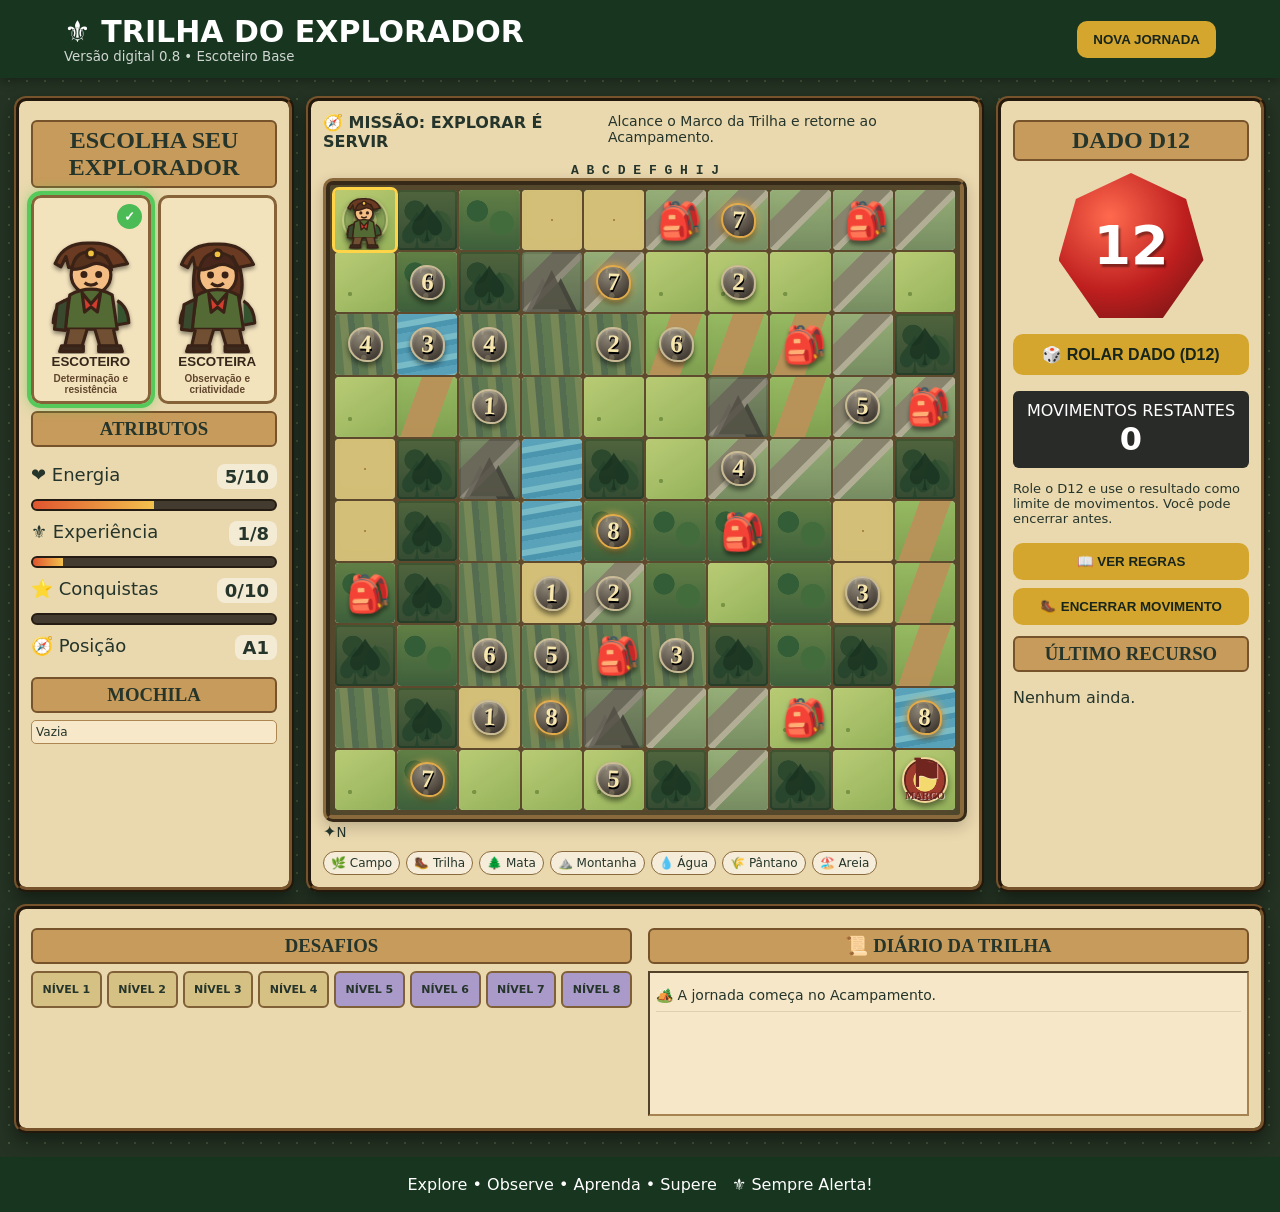
==== commit aa3bc559: "Reconstrói estrutura visual do tabuleiro 0.8" ====
--- a/game/index.html
+++ b/game/index.html
@@ -1,14 +1,14 @@
-<!doctype html><html lang="pt-BR"><head><meta charset="utf-8"><meta name="viewport" content="width=device-width,initial-scale=1"><title>Trilha do Explorador | Jogo Digital</title><link rel="stylesheet" href="style.css?v=0.7"></head><body>
-<header><div><strong>⚜️ TRILHA DO EXPLORADOR</strong><small>Versão digital 0.7 • Escoteiro Base</small></div><button id="newGame">NOVA JORNADA</button></header>
+<!doctype html><html lang="pt-BR"><head><meta charset="utf-8"><meta name="viewport" content="width=device-width,initial-scale=1"><title>Trilha do Explorador | Jogo Digital</title><link rel="stylesheet" href="style.css?v=0.8"></head><body>
+<header><div><strong>⚜️ TRILHA DO EXPLORADOR</strong><small>Versão digital 0.8 • Escoteiro Base</small></div><button id="newGame">NOVA JORNADA</button></header>
 <main class="dashboard">
 <aside class="left-panel panel">
 <h2>ESCOLHA SEU EXPLORADOR</h2><div class="characters"><button class="character active" data-char="boy"><span class="portrait boy"></span><b>ESCOTEIRO</b><small>Determinação e resistência</small></button><button class="character" data-char="girl"><span class="portrait girl"></span><b>ESCOTEIRA</b><small>Observação e criatividade</small></button></div>
 <h3>ATRIBUTOS</h3><div class="stat">❤️ Energia <b id="energy">5/10</b></div><div class="meter"><i id="energyBar"></i></div><div class="stat">⚜️ Experiência <b id="xp">1/8</b></div><div class="meter"><i id="xpBar"></i></div><div class="stat">⭐ Conquistas <b id="cq">0/10</b></div><div class="meter"><i id="cqBar"></i></div><div class="stat">🧭 Posição <b id="position">A1</b></div>
 <h3>MOCHILA</h3><div id="inventory" class="inventory"><span>Vazia</span></div>
 </aside>
-<section class="center-panel panel"><div class="mission"><b>🧭 MISSÃO: EXPLORAR É SERVIR</b><span>Alcance o Marco da Trilha e retorne ao Acampamento.</span></div><div class="coords top">A B C D E F G H I J</div><div id="board" aria-label="Tabuleiro"></div><div class="map-key"><span>🌿 Campo</span><span>🥾 Trilha</span><span>🌲 Mata</span><span>⛰️ Montanha</span><span>💧 Água</span><span>🌾 Pântano</span><span>🏖️ Areia</span></div></section>
+<section class="center-panel panel"><div class="mission"><b>🧭 MISSÃO: EXPLORAR É SERVIR</b><span>Alcance o Marco da Trilha e retorne ao Acampamento.</span></div><div class="map-shell"><div class="coords top">A B C D E F G H I J</div><div id="board" aria-label="Tabuleiro"></div><div class="compass">✦<small>N</small></div></div><div class="map-key"><span>🌿 Campo</span><span>🥾 Trilha</span><span>🌲 Mata</span><span>⛰️ Montanha</span><span>💧 Água</span><span>🌾 Pântano</span><span>🏖️ Areia</span></div></section>
 <aside class="right-panel panel"><h2>DADO D12</h2><div id="die" class="d12">12</div><button id="rollDie" class="primary">🎲 ROLAR DADO (D12)</button><div class="moves">MOVIMENTOS RESTANTES <b id="moves">0</b></div><p class="hint">Role o D12 e use o resultado como limite de movimentos. Você pode encerrar antes.</p><button id="rulesBtn">📖 VER REGRAS</button><button id="endMove">🥾 ENCERRAR MOVIMENTO</button><h3>ÚLTIMO RECURSO</h3><p id="resource">Nenhum ainda.</p></aside>
 <section class="bottom panel"><div><h3>DESAFIOS</h3><div class="levels"><span>NÍVEL 1</span><span>NÍVEL 2</span><span>NÍVEL 3</span><span>NÍVEL 4</span><span>NÍVEL 5</span><span>NÍVEL 6</span><span>NÍVEL 7</span><span>NÍVEL 8</span></div></div><div><h3>📜 DIÁRIO DA TRILHA</h3><div id="log"></div></div></section>
 </main>
 <div id="modal" class="modal hidden"><div class="card"><h2 id="modalTitle"></h2><div id="modalText"></div><button id="modalClose">Continuar</button></div></div>
-<footer>Explore • Observe • Aprenda • Supere &nbsp; ⚜️ Sempre Alerta!</footer><script src="game.js?v=0.7"></script></body></html>+<footer>Explore • Observe • Aprenda • Supere &nbsp; ⚜️ Sempre Alerta!</footer><script src="game.js?v=0.8"></script></body></html>
--- a/game/style.css
+++ b/game/style.css
@@ -67,3 +67,10 @@
 .terrain-symbol{width:90%;height:90%;font-size:clamp(24px,4vw,52px);opacity:.8}.forest-symbol{color:#173e25;text-shadow:-10px 8px #275633,10px 6px #315f38}.mountain-symbol{color:#665f52;text-shadow:-9px 8px #80796b,9px 8px #4c4942}
 .cell.player .special-token,.cell.player .map-token{opacity:.35}
 body.modal-open #board .map-token,body.modal-open #board .special-token,body.modal-open #board .terrain-symbol,body.modal-open #board .cell:after{visibility:hidden}
+
+/* v0.7 personagens realmente distintos */
+.character{overflow:hidden;position:relative}.character .portrait{display:block;width:100%;height:150px;background-repeat:no-repeat;background-position:center bottom;background-size:contain}.character .portrait.boy{background-image:url("assets/scout-boy.svg")}.character .portrait.girl{background-image:url("assets/scout-girl.svg")}.character small{display:block;font-size:10px;margin-top:4px;font-weight:600;color:#60462c}.character.active:after{content:"✓";position:absolute;right:6px;top:6px;width:25px;height:25px;border-radius:50%;background:#4bbb55;color:#fff;display:grid;place-items:center;font-weight:900}
+.cell.player:after{content:"";background-size:contain!important;background-position:center bottom!important;background-repeat:no-repeat!important;width:86%!important;height:92%!important;right:7%!important;bottom:2%!important;transform:none!important;clip-path:none!important}
+.cell.player-boy:after{background-image:url("assets/scout-boy.svg")!important}
+.cell.player-girl:after{background-image:url("assets/scout-girl.svg")!important}
+@media(max-width:700px){.character .portrait{height:110px}}
